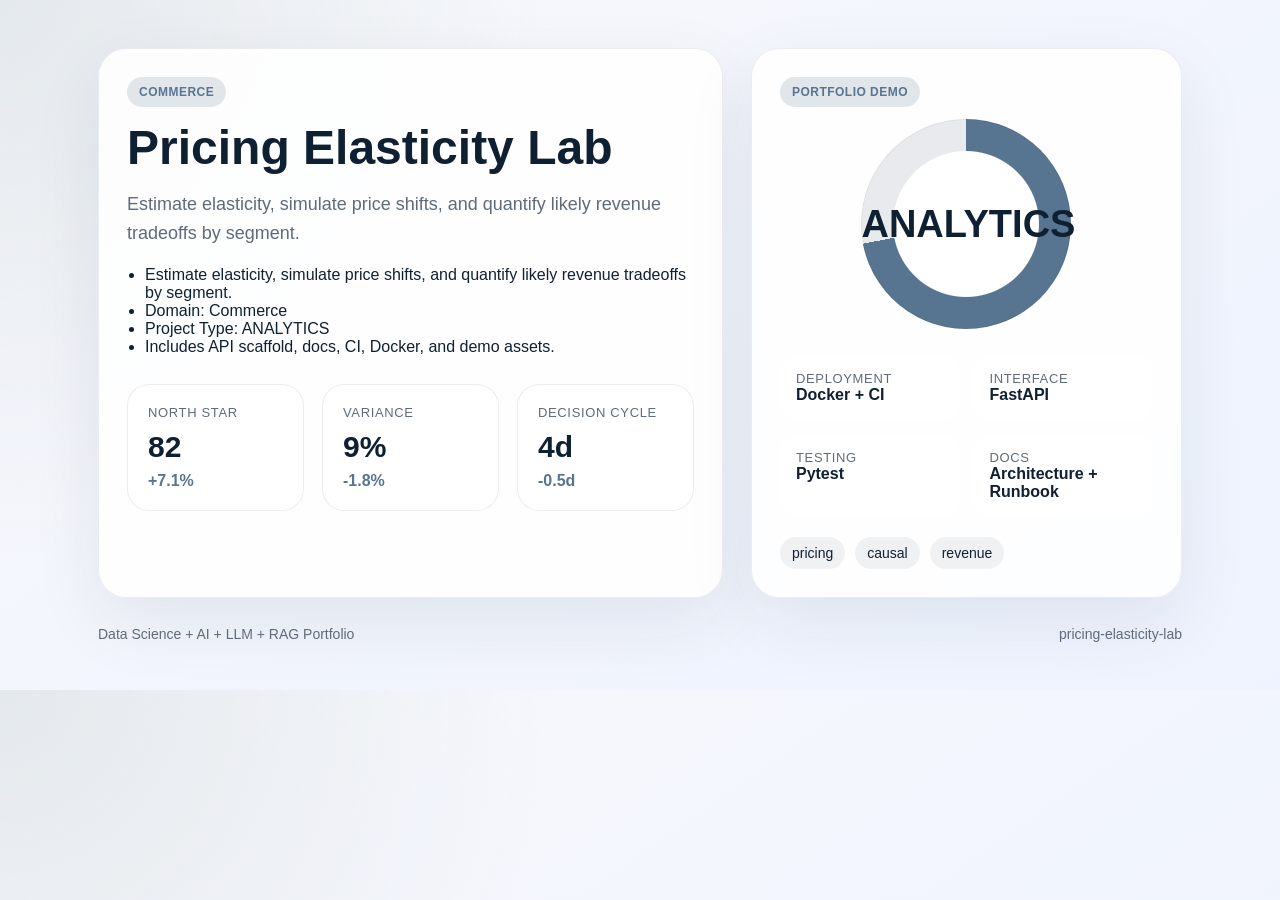
==== demo/index.html @ 4050e4d7 "Publish production-ready portfolio project" ====
<!doctype html>
        <html lang="en">
        <head>
          <meta charset="utf-8">
          <meta name="viewport" content="width=device-width, initial-scale=1">
          <title>Pricing Elasticity Lab</title>
          <style>
            :root {
              --accent: #577590;
              --ink: #102033;
              --muted: #5f6b7a;
              --card: rgba(255,255,255,0.88);
              --bg-1: #f7f8fb;
              --bg-2: #eef3ff;
            }
            * { box-sizing: border-box; }
            body {
              margin: 0;
              font-family: "Avenir Next", "Segoe UI", sans-serif;
              color: var(--ink);
              background:
                radial-gradient(circle at top left, color-mix(in srgb, var(--accent) 16%, white), transparent 38%),
                linear-gradient(145deg, var(--bg-1), var(--bg-2));
            }
            main {
              max-width: 1180px;
              margin: 0 auto;
              padding: 48px;
            }
            .hero {
              display: grid;
              grid-template-columns: 1.45fr 1fr;
              gap: 28px;
              align-items: stretch;
            }
            .panel {
              background: var(--card);
              border: 1px solid rgba(16, 32, 51, 0.08);
              border-radius: 28px;
              padding: 28px;
              box-shadow: 0 24px 70px rgba(16, 32, 51, 0.08);
            }
            .eyebrow {
              display: inline-flex;
              padding: 8px 12px;
              border-radius: 999px;
              background: color-mix(in srgb, var(--accent) 18%, white);
              color: var(--accent);
              font-weight: 700;
              letter-spacing: 0.04em;
              text-transform: uppercase;
              font-size: 12px;
            }
            h1 {
              font-size: 48px;
              line-height: 1.03;
              margin: 16px 0 18px;
            }
            p {
              color: var(--muted);
              font-size: 18px;
              line-height: 1.6;
              margin: 0 0 18px;
            }
            ul {
              margin: 18px 0 0;
              padding-left: 18px;
              color: var(--ink);
            }
            .cards {
              display: grid;
              grid-template-columns: repeat(3, 1fr);
              gap: 18px;
              margin-top: 28px;
            }
            .card {
              background: white;
              border-radius: 22px;
              padding: 20px;
              border: 1px solid rgba(16, 32, 51, 0.08);
            }
            .card span, .meta span {
              display: block;
              color: var(--muted);
              font-size: 13px;
              text-transform: uppercase;
              letter-spacing: 0.05em;
            }
            .card strong {
              display: block;
              font-size: 30px;
              margin: 10px 0 8px;
            }
            .card em {
              color: var(--accent);
              font-style: normal;
              font-weight: 700;
            }
            .visual {
              min-height: 100%;
              display: flex;
              flex-direction: column;
              justify-content: space-between;
            }
            .ring {
              width: 210px;
              height: 210px;
              margin: 12px auto 26px;
              border-radius: 50%;
              background:
                radial-gradient(circle closest-side, white 69%, transparent 70%),
                conic-gradient(var(--accent) 0 72%, rgba(16, 32, 51, 0.09) 72% 100%);
              display: grid;
              place-items: center;
              box-shadow: inset 0 0 0 1px rgba(16, 32, 51, 0.05);
            }
            .ring strong {
              font-size: 38px;
            }
            .meta {
              display: grid;
              grid-template-columns: repeat(2, 1fr);
              gap: 14px;
            }
            .meta article {
              background: white;
              border-radius: 18px;
              padding: 16px;
            }
            .tag-list {
              display: flex;
              flex-wrap: wrap;
              gap: 10px;
              list-style: none;
              padding: 0;
              margin: 20px 0 0;
            }
            .tag-list li {
              padding: 8px 12px;
              border-radius: 999px;
              background: rgba(16, 32, 51, 0.06);
              font-size: 14px;
            }
            .footer {
              margin-top: 28px;
              display: flex;
              justify-content: space-between;
              color: var(--muted);
              font-size: 14px;
            }
          </style>
        </head>
        <body>
          <main>
            <section class="hero">
              <div class="panel">
                <span class="eyebrow">Commerce</span>
                <h1>Pricing Elasticity Lab</h1>
                <p>Estimate elasticity, simulate price shifts, and quantify likely revenue tradeoffs by segment.</p>
                <ul>
                  <li>Estimate elasticity, simulate price shifts, and quantify likely revenue tradeoffs by segment.</li><li>Domain: Commerce</li><li>Project Type: ANALYTICS</li><li>Includes API scaffold, docs, CI, Docker, and demo assets.</li>
                </ul>
                <div class="cards">
                  <article class='card'><span>North Star</span><strong>82</strong><em>+7.1%</em></article>
<article class='card'><span>Variance</span><strong>9%</strong><em>-1.8%</em></article>
<article class='card'><span>Decision Cycle</span><strong>4d</strong><em>-0.5d</em></article>
                </div>
              </div>
              <div class="panel visual">
                <div>
                  <span class="eyebrow">Portfolio Demo</span>
                  <div class="ring"><strong>ANALYTICS</strong></div>
                </div>
                <div class="meta">
                  <article><span>Deployment</span><strong>Docker + CI</strong></article>
                  <article><span>Interface</span><strong>FastAPI</strong></article>
                  <article><span>Testing</span><strong>Pytest</strong></article>
                  <article><span>Docs</span><strong>Architecture + Runbook</strong></article>
                </div>
                <ul class="tag-list"><li>pricing</li><li>causal</li><li>revenue</li></ul>
              </div>
            </section>
            <div class="footer">
              <span>Data Science + AI + LLM + RAG Portfolio</span>
              <span>pricing-elasticity-lab</span>
            </div>
          </main>
        </body>
        </html>
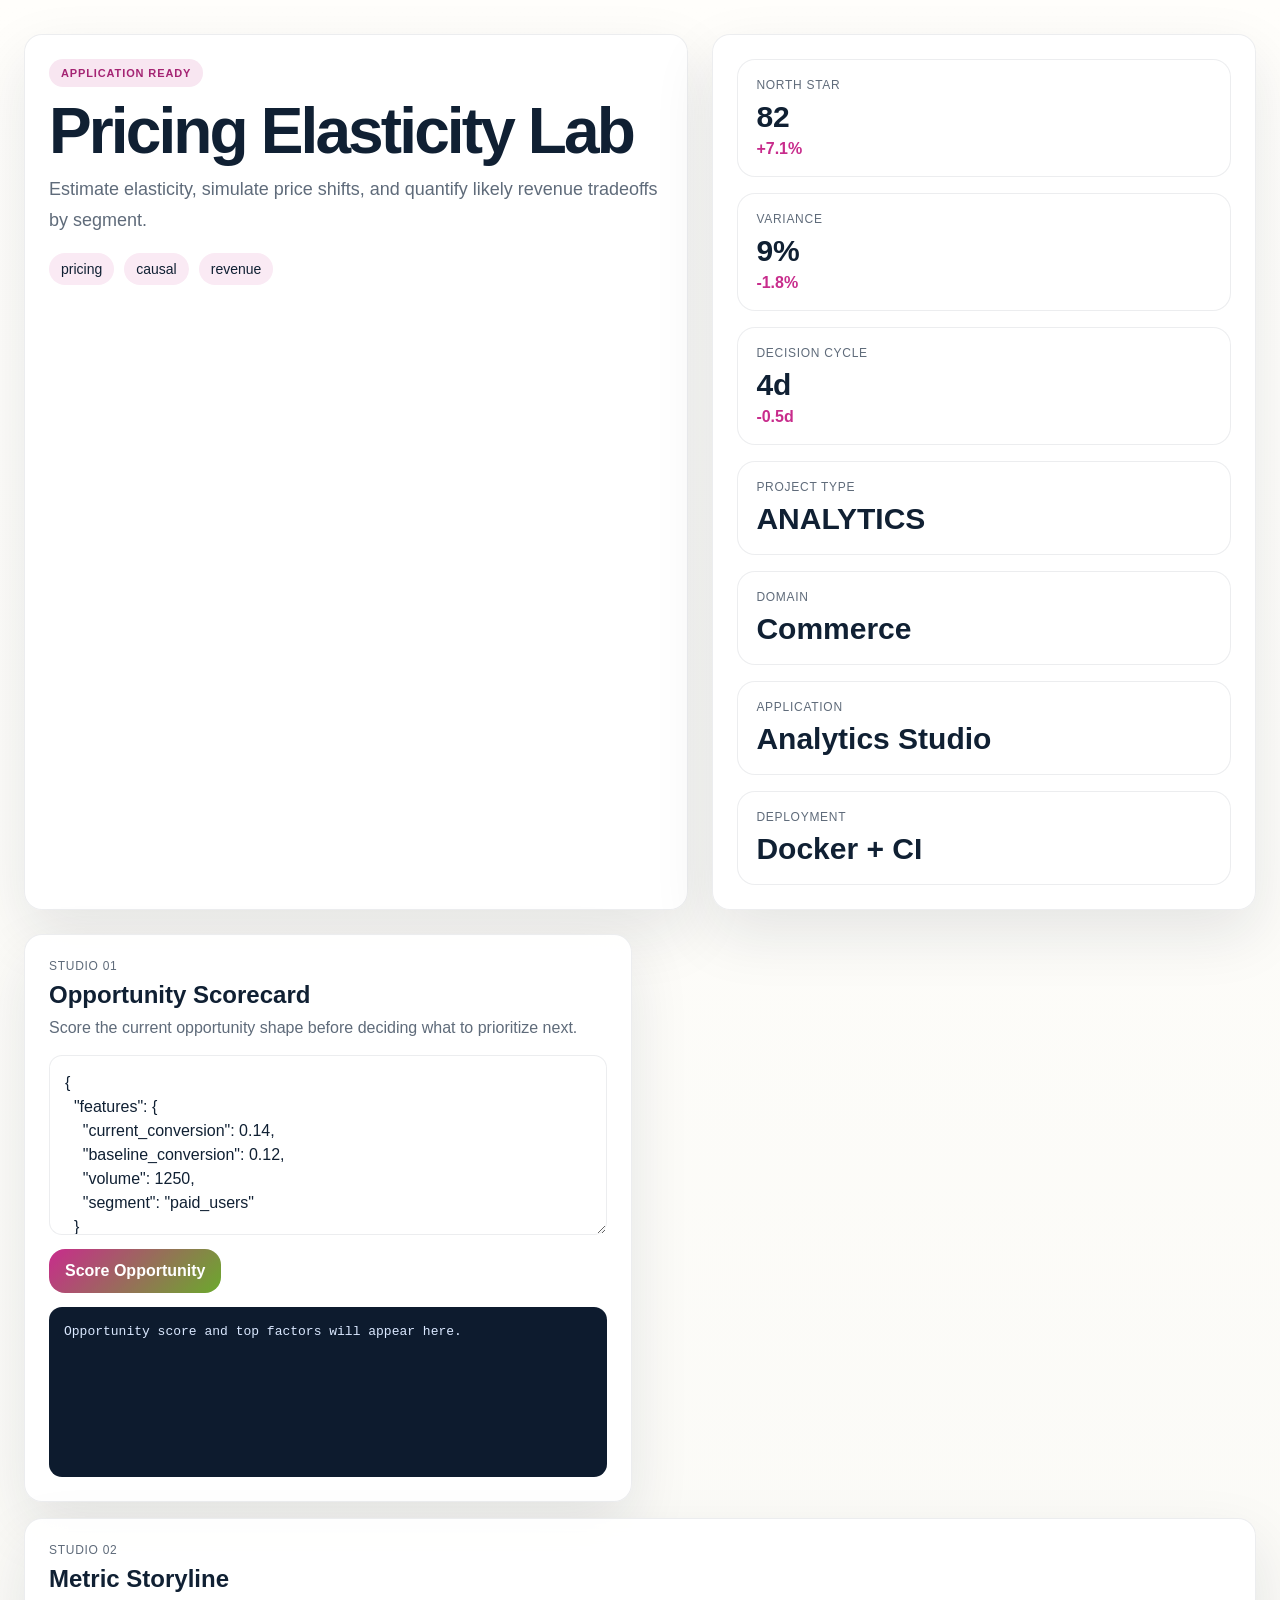
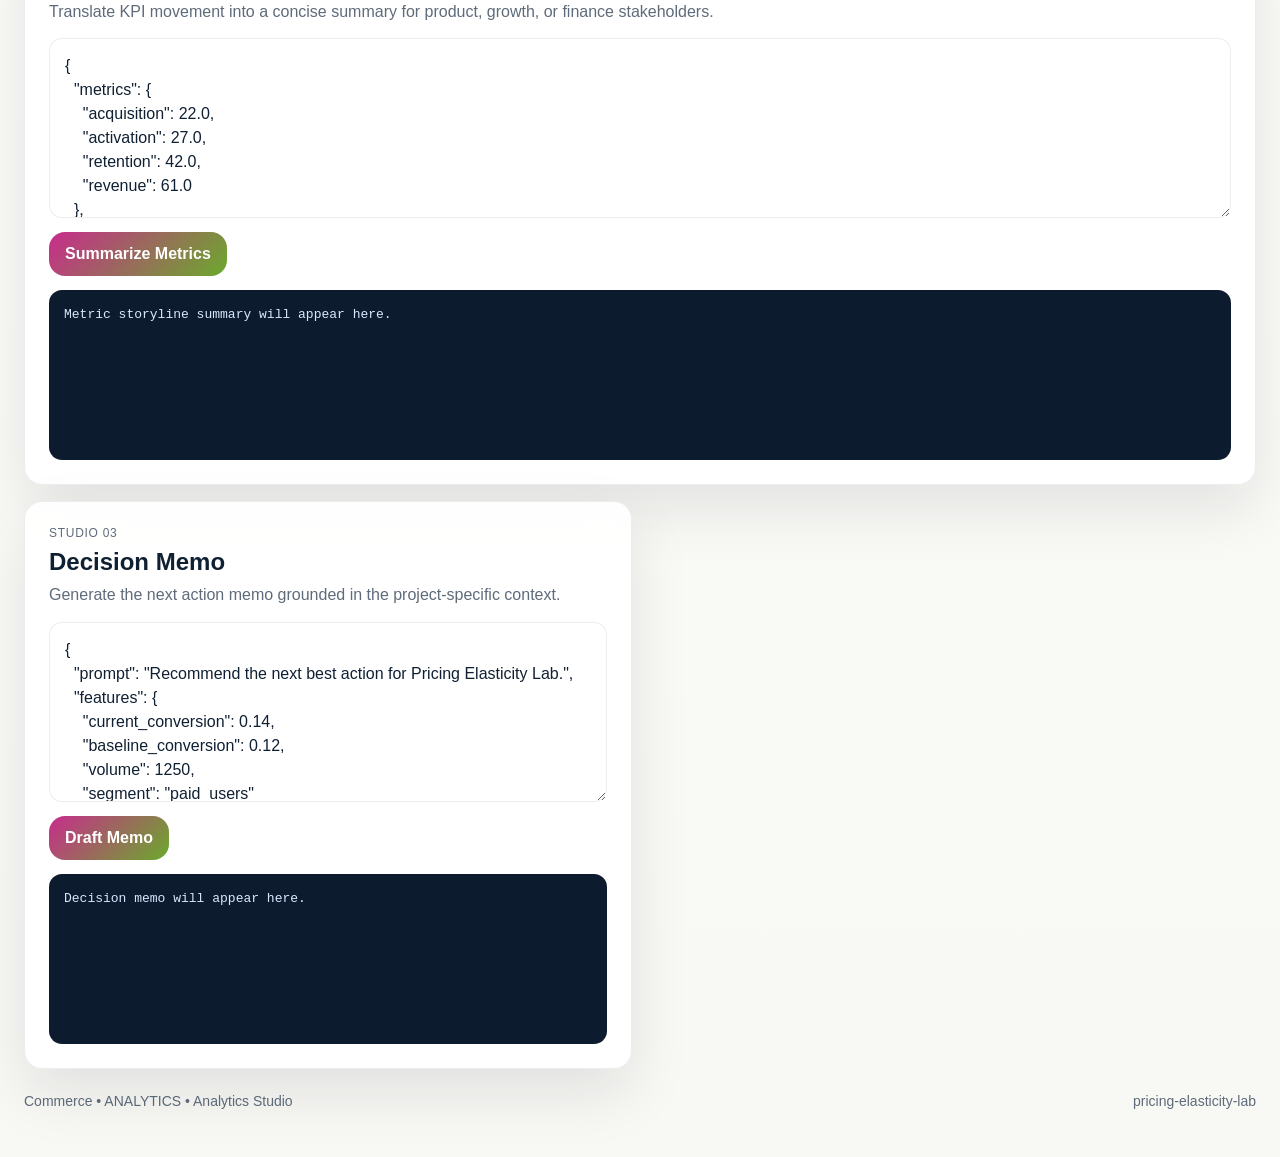
==== commit b7662adf: "Publish production-ready portfolio project" ====
--- a/demo/index.html
+++ b/demo/index.html
@@ -5,186 +5,108 @@
           <meta charset="utf-8">
           <meta name="viewport" content="width=device-width, initial-scale=1">
           <title>Pricing Elasticity Lab</title>
-          <style>
-            :root {
-              --accent: #577590;
-              --ink: #102033;
-              --muted: #5f6b7a;
-              --card: rgba(255,255,255,0.88);
-              --bg-1: #f7f8fb;
-              --bg-2: #eef3ff;
-            }
-            * { box-sizing: border-box; }
-            body {
-              margin: 0;
-              font-family: "Avenir Next", "Segoe UI", sans-serif;
-              color: var(--ink);
-              background:
-                radial-gradient(circle at top left, color-mix(in srgb, var(--accent) 16%, white), transparent 38%),
-                linear-gradient(145deg, var(--bg-1), var(--bg-2));
-            }
-            main {
-              max-width: 1180px;
-              margin: 0 auto;
-              padding: 48px;
-            }
-            .hero {
-              display: grid;
-              grid-template-columns: 1.45fr 1fr;
-              gap: 28px;
-              align-items: stretch;
-            }
-            .panel {
-              background: var(--card);
-              border: 1px solid rgba(16, 32, 51, 0.08);
-              border-radius: 28px;
-              padding: 28px;
-              box-shadow: 0 24px 70px rgba(16, 32, 51, 0.08);
-            }
-            .eyebrow {
-              display: inline-flex;
-              padding: 8px 12px;
-              border-radius: 999px;
-              background: color-mix(in srgb, var(--accent) 18%, white);
-              color: var(--accent);
-              font-weight: 700;
-              letter-spacing: 0.04em;
-              text-transform: uppercase;
-              font-size: 12px;
-            }
-            h1 {
-              font-size: 48px;
-              line-height: 1.03;
-              margin: 16px 0 18px;
-            }
-            p {
-              color: var(--muted);
-              font-size: 18px;
-              line-height: 1.6;
-              margin: 0 0 18px;
-            }
-            ul {
-              margin: 18px 0 0;
-              padding-left: 18px;
-              color: var(--ink);
-            }
-            .cards {
-              display: grid;
-              grid-template-columns: repeat(3, 1fr);
-              gap: 18px;
-              margin-top: 28px;
-            }
-            .card {
-              background: white;
-              border-radius: 22px;
-              padding: 20px;
-              border: 1px solid rgba(16, 32, 51, 0.08);
-            }
-            .card span, .meta span {
-              display: block;
-              color: var(--muted);
-              font-size: 13px;
-              text-transform: uppercase;
-              letter-spacing: 0.05em;
-            }
-            .card strong {
-              display: block;
-              font-size: 30px;
-              margin: 10px 0 8px;
-            }
-            .card em {
-              color: var(--accent);
-              font-style: normal;
-              font-weight: 700;
-            }
-            .visual {
-              min-height: 100%;
-              display: flex;
-              flex-direction: column;
-              justify-content: space-between;
-            }
-            .ring {
-              width: 210px;
-              height: 210px;
-              margin: 12px auto 26px;
-              border-radius: 50%;
-              background:
-                radial-gradient(circle closest-side, white 69%, transparent 70%),
-                conic-gradient(var(--accent) 0 72%, rgba(16, 32, 51, 0.09) 72% 100%);
-              display: grid;
-              place-items: center;
-              box-shadow: inset 0 0 0 1px rgba(16, 32, 51, 0.05);
-            }
-            .ring strong {
-              font-size: 38px;
-            }
-            .meta {
-              display: grid;
-              grid-template-columns: repeat(2, 1fr);
-              gap: 14px;
-            }
-            .meta article {
-              background: white;
-              border-radius: 18px;
-              padding: 16px;
-            }
-            .tag-list {
-              display: flex;
-              flex-wrap: wrap;
-              gap: 10px;
-              list-style: none;
-              padding: 0;
-              margin: 20px 0 0;
-            }
-            .tag-list li {
-              padding: 8px 12px;
-              border-radius: 999px;
-              background: rgba(16, 32, 51, 0.06);
-              font-size: 14px;
-            }
-            .footer {
-              margin-top: 28px;
-              display: flex;
-              justify-content: space-between;
-              color: var(--muted);
-              font-size: 14px;
-            }
-          </style>
+          <link rel="stylesheet" href="./styles.css">
         </head>
-        <body>
-          <main>
+        <body class="surface-paper">
+          <div class="page layout-console eyebrow-soft headline-normal modules-2 hero-align-left">
             <section class="hero">
-              <div class="panel">
-                <span class="eyebrow">Commerce</span>
-                <h1>Pricing Elasticity Lab</h1>
-                <p>Estimate elasticity, simulate price shifts, and quantify likely revenue tradeoffs by segment.</p>
-                <ul>
-                  <li>Estimate elasticity, simulate price shifts, and quantify likely revenue tradeoffs by segment.</li><li>Domain: Commerce</li><li>Project Type: ANALYTICS</li><li>Includes API scaffold, docs, CI, Docker, and demo assets.</li>
+              <div class="panel hero-copy">
+                <span class="eyebrow" data-health>Analytics Studio</span>
+                <h1 id="project-title">Pricing Elasticity Lab</h1>
+                <p id="project-summary" class="lead">Estimate elasticity, simulate price shifts, and quantify likely revenue tradeoffs by segment.</p>
+                <ul id="project-tags" class="tag-list">
+                  <li>pricing</li><li>causal</li><li>revenue</li>
                 </ul>
-                <div class="cards">
+              </div>
+              <div class="panel hero-side">
+                <div class="metric-grid">
                   <article class='card'><span>North Star</span><strong>82</strong><em>+7.1%</em></article>
 <article class='card'><span>Variance</span><strong>9%</strong><em>-1.8%</em></article>
 <article class='card'><span>Decision Cycle</span><strong>4d</strong><em>-0.5d</em></article>
                 </div>
-              </div>
-              <div class="panel visual">
-                <div>
-                  <span class="eyebrow">Portfolio Demo</span>
-                  <div class="ring"><strong>ANALYTICS</strong></div>
+                <div class="mini-grid">
+                  <article class='mini-card'><span>Project Type</span><strong>ANALYTICS</strong></article><article class='mini-card'><span>Domain</span><strong>Commerce</strong></article><article class='mini-card'><span>Application</span><strong>Analytics Studio</strong></article><article class='mini-card'><span>Deployment</span><strong>Docker + CI</strong></article>
                 </div>
-                <div class="meta">
-                  <article><span>Deployment</span><strong>Docker + CI</strong></article>
-                  <article><span>Interface</span><strong>FastAPI</strong></article>
-                  <article><span>Testing</span><strong>Pytest</strong></article>
-                  <article><span>Docs</span><strong>Architecture + Runbook</strong></article>
-                </div>
-                <ul class="tag-list"><li>pricing</li><li>causal</li><li>revenue</li></ul>
               </div>
             </section>
-            <div class="footer">
-              <span>Data Science + AI + LLM + RAG Portfolio</span>
+            <section class="app-grid">
+              <article class="panel module js-module span-normal">
+          <div class="module-header">
+            <span>Studio 01</span>
+            <h2>Opportunity Scorecard</h2>
+            <p>Score the current opportunity shape before deciding what to prioritize next.</p>
+          </div>
+          <textarea class="js-input">{
+  &quot;features&quot;: {
+    &quot;current_conversion&quot;: 0.14,
+    &quot;baseline_conversion&quot;: 0.12,
+    &quot;volume&quot;: 1250,
+    &quot;segment&quot;: &quot;paid_users&quot;
+  }
+}</textarea>
+          <div class="button-row">
+            <button class="js-run" data-endpoint="/score" data-input-mode="json">Score Opportunity</button>
+          </div>
+          <pre class="js-output">Opportunity score and top factors will appear here.</pre>
+        </article>
+<article class="panel module js-module span-wide">
+          <div class="module-header">
+            <span>Studio 02</span>
+            <h2>Metric Storyline</h2>
+            <p>Translate KPI movement into a concise summary for product, growth, or finance stakeholders.</p>
+          </div>
+          <textarea class="js-input">{
+  &quot;metrics&quot;: {
+    &quot;acquisition&quot;: 22.0,
+    &quot;activation&quot;: 27.0,
+    &quot;retention&quot;: 42.0,
+    &quot;revenue&quot;: 61.0
+  },
+  &quot;baseline&quot;: {
+    &quot;acquisition&quot;: 20.24,
+    &quot;activation&quot;: 24.84,
+    &quot;retention&quot;: 38.64,
+    &quot;revenue&quot;: 56.12
+  }
+}</textarea>
+          <div class="button-row">
+            <button class="js-run" data-endpoint="/analyze" data-input-mode="json">Summarize Metrics</button>
+          </div>
+          <pre class="js-output">Metric storyline summary will appear here.</pre>
+        </article>
+<article class="panel module js-module span-normal">
+          <div class="module-header">
+            <span>Studio 03</span>
+            <h2>Decision Memo</h2>
+            <p>Generate the next action memo grounded in the project-specific context.</p>
+          </div>
+          <textarea class="js-input">{
+  &quot;prompt&quot;: &quot;Recommend the next best action for Pricing Elasticity Lab.&quot;,
+  &quot;features&quot;: {
+    &quot;current_conversion&quot;: 0.14,
+    &quot;baseline_conversion&quot;: 0.12,
+    &quot;volume&quot;: 1250,
+    &quot;segment&quot;: &quot;paid_users&quot;
+  },
+  &quot;metrics&quot;: {
+    &quot;acquisition&quot;: 22.0,
+    &quot;activation&quot;: 27.0,
+    &quot;retention&quot;: 42.0,
+    &quot;revenue&quot;: 61.0
+  }
+}</textarea>
+          <div class="button-row">
+            <button class="js-run" data-endpoint="/recommend" data-input-mode="json">Draft Memo</button>
+          </div>
+          <pre class="js-output">Decision memo will appear here.</pre>
+        </article>
+            </section>
+            <footer class="footer">
+              <span>Commerce • ANALYTICS • Analytics Studio</span>
               <span>pricing-elasticity-lab</span>
-            </div>
-          </main>
+            </footer>
+          </div>
+          <script id="bootstrap-data" type="application/json">{"project": {"slug": "pricing-elasticity-lab", "title": "Pricing Elasticity Lab", "project_type": "analytics", "domain": "Commerce", "summary": "Estimate elasticity, simulate price shifts, and quantify likely revenue tradeoffs by segment.", "tags": ["pricing", "causal", "revenue"]}, "app_archetype": "studio", "ui_profile": {"layout": "console", "surface": "paper", "font_stack": "\"DM Sans\", \"Segoe UI\", sans-serif", "radius": 23, "shadow": 61, "eyebrow_style": "soft", "module_columns": 2, "hero_align": "left", "headline_mode": "normal"}, "app_modules": [{"label": "Studio 01", "title": "Opportunity Scorecard", "description": "Score the current opportunity shape before deciding what to prioritize next.", "endpoint": "/score", "input_mode": "json", "cta": "Score Opportunity", "prefill": "{\n  \"features\": {\n    \"current_conversion\": 0.14,\n    \"baseline_conversion\": 0.12,\n    \"volume\": 1250,\n    \"segment\": \"paid_users\"\n  }\n}", "hint": "Opportunity score and top factors will appear here.", "span": "normal"}, {"label": "Studio 02", "title": "Metric Storyline", "description": "Translate KPI movement into a concise summary for product, growth, or finance stakeholders.", "endpoint": "/analyze", "input_mode": "json", "cta": "Summarize Metrics", "prefill": "{\n  \"metrics\": {\n    \"acquisition\": 22.0,\n    \"activation\": 27.0,\n    \"retention\": 42.0,\n    \"revenue\": 61.0\n  },\n  \"baseline\": {\n    \"acquisition\": 20.24,\n    \"activation\": 24.84,\n    \"retention\": 38.64,\n    \"revenue\": 56.12\n  }\n}", "hint": "Metric storyline summary will appear here.", "span": "wide"}, {"label": "Studio 03", "title": "Decision Memo", "description": "Generate the next action memo grounded in the project-specific context.", "endpoint": "/recommend", "input_mode": "json", "cta": "Draft Memo", "prefill": "{\n  \"prompt\": \"Recommend the next best action for Pricing Elasticity Lab.\",\n  \"features\": {\n    \"current_conversion\": 0.14,\n    \"baseline_conversion\": 0.12,\n    \"volume\": 1250,\n    \"segment\": \"paid_users\"\n  },\n  \"metrics\": {\n    \"acquisition\": 22.0,\n    \"activation\": 27.0,\n    \"retention\": 42.0,\n    \"revenue\": 61.0\n  }\n}", "hint": "Decision memo will appear here.", "span": "normal"}], "sample_features": {"current_conversion": 0.14, "baseline_conversion": 0.12, "volume": 1250, "segment": "paid_users"}, "sample_metrics": {"acquisition": 22.0, "activation": 27.0, "retention": 42.0, "revenue": 61.0}, "knowledge_base": ["Pricing Elasticity Lab is positioned as a Commerce starter that emphasizes fast iteration, clear documentation, and production-friendly interfaces.", "The primary value proposition is: Estimate elasticity, simulate price shifts, and quantify likely revenue tradeoffs by segment.", "Recommended operating model: ship a small API, add observability, validate outputs with stakeholder review, and monitor the top business KPI every week.", "Typical stakeholders include analytics, operations, product, and leadership teams working on pricing, causal, revenue."], "dashboard_metrics": [{"label": "North Star", "value": "82", "delta": "+7.1%"}, {"label": "Variance", "value": "9%", "delta": "-1.8%"}, {"label": "Decision Cycle", "value": "4d", "delta": "-0.5d"}]}</script>
+          <script src="./app.js"></script>
         </body>
         </html>
--- a/demo/styles.css
+++ b/demo/styles.css
@@ -0,0 +1,348 @@
+
+:root {
+  --accent: #c82c8c;
+  --accent-2: #6ba92c;
+  --accent-soft: color-mix(in srgb, var(--accent) 18%, white);
+  --radius: 23px;
+  --shadow-size: 61px;
+  --font-stack: "DM Sans", "Segoe UI", sans-serif;
+  --bg: #f4f7fb;
+  --card: rgba(255, 255, 255, 0.86);
+  --line: rgba(16, 32, 51, 0.08);
+  --ink: #102033;
+  --muted: #5f6b7a;
+  --output-bg: #0d1b2e;
+  --output-ink: #dae8ff;
+}
+* { box-sizing: border-box; }
+html, body { margin: 0; min-height: 100%; }
+body {
+  font-family: var(--font-stack);
+  color: var(--ink);
+  background: linear-gradient(145deg, #f8fbff, var(--bg));
+}
+body.surface-mist {
+  --bg: #eef4fb;
+  background:
+    radial-gradient(circle at top left, color-mix(in srgb, var(--accent) 18%, white), transparent 34%),
+    linear-gradient(145deg, #fbfdff, var(--bg));
+}
+body.surface-aurora {
+  --bg: #edf1ff;
+  background:
+    radial-gradient(circle at 0% 0%, color-mix(in srgb, var(--accent) 22%, white), transparent 38%),
+    radial-gradient(circle at 100% 100%, color-mix(in srgb, var(--accent-2) 20%, white), transparent 28%),
+    linear-gradient(135deg, #f7f8ff, var(--bg));
+}
+body.surface-sand {
+  --bg: #f5efe8;
+  --card: rgba(255, 251, 246, 0.9);
+  background:
+    linear-gradient(135deg, rgba(255,255,255,0.82), rgba(245, 239, 232, 0.98)),
+    radial-gradient(circle at top right, color-mix(in srgb, var(--accent) 16%, white), transparent 32%);
+}
+body.surface-slate {
+  --bg: #ecf0f7;
+  --card: rgba(248, 250, 255, 0.88);
+  background:
+    linear-gradient(160deg, #f7f9fc, var(--bg)),
+    radial-gradient(circle at bottom left, color-mix(in srgb, var(--accent-2) 16%, white), transparent 34%);
+}
+body.surface-paper {
+  --bg: #f8f8f4;
+  --card: rgba(255,255,255,0.93);
+  background:
+    linear-gradient(180deg, #fffefb, var(--bg));
+}
+body.surface-ink {
+  --bg: #0f1726;
+  --card: rgba(15, 23, 38, 0.88);
+  --line: rgba(226, 238, 255, 0.1);
+  --ink: #f5f8ff;
+  --muted: #b4c0cf;
+  --output-bg: rgba(255,255,255,0.06);
+  --output-ink: #f5f8ff;
+  background:
+    radial-gradient(circle at top left, color-mix(in srgb, var(--accent) 28%, transparent), transparent 42%),
+    linear-gradient(145deg, #09111d, var(--bg));
+}
+.page {
+  max-width: 1360px;
+  margin: 0 auto;
+  padding: 34px 24px 48px;
+  display: grid;
+  gap: 24px;
+}
+.panel {
+  background: var(--card);
+  border: 1px solid var(--line);
+  border-radius: var(--radius);
+  box-shadow: 0 24px var(--shadow-size) rgba(16, 32, 51, 0.1);
+  backdrop-filter: blur(18px);
+}
+.hero {
+  display: grid;
+  gap: 24px;
+}
+.hero-copy,
+.hero-side,
+.module {
+  padding: 24px;
+}
+.eyebrow {
+  display: inline-flex;
+  align-items: center;
+  gap: 8px;
+  padding: 8px 12px;
+  border-radius: 999px;
+  background: var(--accent-soft);
+  color: var(--accent);
+  text-transform: uppercase;
+  letter-spacing: 0.08em;
+  font-size: 11px;
+  font-weight: 800;
+}
+.page.eyebrow-outline .eyebrow {
+  background: transparent;
+  border: 1px solid color-mix(in srgb, var(--accent) 40%, white);
+}
+.page.eyebrow-soft .eyebrow {
+  background: color-mix(in srgb, var(--accent) 12%, white);
+  color: color-mix(in srgb, var(--accent) 82%, black);
+}
+h1 {
+  margin: 14px 0 12px;
+  font-size: clamp(2.2rem, 5vw, 4.4rem);
+  line-height: 0.96;
+  letter-spacing: -0.045em;
+}
+.page.headline-compact h1 { max-width: 10ch; }
+.page.headline-tall h1 { line-height: 1.03; font-size: clamp(2.4rem, 5vw, 4.8rem); }
+.lead {
+  margin: 0;
+  font-size: 18px;
+  line-height: 1.68;
+  color: var(--muted);
+  max-width: 62ch;
+}
+.tag-list {
+  list-style: none;
+  display: flex;
+  flex-wrap: wrap;
+  gap: 10px;
+  margin: 18px 0 0;
+  padding: 0;
+}
+.tag-list li {
+  padding: 8px 12px;
+  border-radius: 999px;
+  background: color-mix(in srgb, var(--accent) 10%, white);
+  color: var(--ink);
+  font-size: 14px;
+}
+.hero-side {
+  display: grid;
+  gap: 16px;
+}
+.metric-grid,
+.mini-grid,
+.app-grid {
+  display: grid;
+  gap: 16px;
+}
+.card,
+.mini-card {
+  background: color-mix(in srgb, var(--card) 92%, white);
+  border: 1px solid var(--line);
+  border-radius: calc(var(--radius) - 8px);
+  padding: 18px;
+}
+.card span,
+.mini-card span,
+.module-header span {
+  display: block;
+  color: var(--muted);
+  text-transform: uppercase;
+  letter-spacing: 0.06em;
+  font-size: 12px;
+}
+.card strong,
+.mini-card strong {
+  display: block;
+  margin-top: 8px;
+  font-size: 30px;
+}
+.card em {
+  display: inline-block;
+  margin-top: 6px;
+  font-style: normal;
+  color: var(--accent);
+  font-weight: 700;
+}
+.module {
+  display: grid;
+  gap: 14px;
+}
+.module-header h2 {
+  margin: 8px 0 6px;
+  font-size: 24px;
+}
+.module-header p {
+  margin: 0;
+  color: var(--muted);
+  line-height: 1.6;
+}
+textarea,
+button {
+  font: inherit;
+}
+textarea {
+  width: 100%;
+  min-height: 180px;
+  resize: vertical;
+  border: 1px solid var(--line);
+  border-radius: calc(var(--radius) - 10px);
+  padding: 15px;
+  background: rgba(255,255,255,0.82);
+  color: var(--ink);
+  line-height: 1.5;
+}
+body.surface-ink textarea {
+  background: rgba(255,255,255,0.05);
+}
+.module-input-text {
+  min-height: 110px;
+}
+.button-row {
+  display: flex;
+  flex-wrap: wrap;
+  gap: 10px;
+}
+button {
+  border: 0;
+  border-radius: 16px;
+  background: linear-gradient(135deg, var(--accent), var(--accent-2));
+  color: white;
+  padding: 13px 16px;
+  font-weight: 700;
+  cursor: pointer;
+}
+pre {
+  margin: 0;
+  white-space: pre-wrap;
+  word-break: break-word;
+  background: var(--output-bg);
+  color: var(--output-ink);
+  border-radius: calc(var(--radius) - 10px);
+  padding: 15px;
+  min-height: 170px;
+  line-height: 1.58;
+  font-size: 13px;
+  overflow: auto;
+}
+.footer {
+  display: flex;
+  justify-content: space-between;
+  color: var(--muted);
+  font-size: 14px;
+}
+.page.layout-horizon .hero {
+  grid-template-columns: 1.45fr 1fr;
+  align-items: stretch;
+}
+.page.layout-horizon.modules-2 .app-grid,
+.page.layout-horizon.modules-3 .app-grid {
+  grid-template-columns: repeat(3, minmax(0, 1fr));
+}
+.page.layout-rail .hero {
+  grid-template-columns: 0.92fr 1.08fr;
+}
+.page.layout-rail .hero-copy {
+  padding-top: 34px;
+}
+.page.layout-rail .app-grid {
+  grid-template-columns: repeat(2, minmax(0, 1fr));
+}
+.page.layout-folio .hero {
+  grid-template-columns: 1fr;
+}
+.page.layout-folio .hero-copy {
+  text-align: center;
+}
+.page.layout-folio .lead {
+  margin-inline: auto;
+}
+.page.layout-folio .tag-list {
+  justify-content: center;
+}
+.page.layout-folio .metric-grid {
+  grid-template-columns: repeat(3, minmax(0, 1fr));
+}
+.page.layout-folio .mini-grid {
+  grid-template-columns: repeat(4, minmax(0, 1fr));
+}
+.page.layout-folio .app-grid {
+  grid-template-columns: repeat(2, minmax(0, 1fr));
+}
+.page.layout-board .hero {
+  grid-template-columns: 1fr;
+}
+.page.layout-board .hero-side {
+  grid-template-columns: 1.2fr 0.8fr;
+  align-items: start;
+}
+.page.layout-board .metric-grid {
+  grid-template-columns: repeat(3, minmax(0, 1fr));
+}
+.page.layout-board .app-grid {
+  grid-template-columns: repeat(4, minmax(0, 1fr));
+}
+.page.layout-stack .hero {
+  grid-template-columns: 1fr;
+}
+.page.layout-stack .hero-side {
+  grid-template-columns: repeat(2, minmax(0, 1fr));
+}
+.page.layout-stack .app-grid {
+  grid-template-columns: repeat(3, minmax(0, 1fr));
+}
+.page.layout-console .hero {
+  grid-template-columns: 1.1fr 0.9fr;
+}
+.page.layout-console .panel,
+.page.layout-console .card,
+.page.layout-console .mini-card {
+  border-radius: 18px;
+}
+.page.modules-2 .app-grid {
+  grid-template-columns: repeat(2, minmax(0, 1fr));
+}
+.module.span-wide {
+  grid-column: span 2;
+}
+.hero-align-center .hero-copy {
+  text-align: center;
+}
+.hero-align-center .lead,
+.hero-align-center .tag-list {
+  margin-inline: auto;
+  justify-content: center;
+}
+@media (max-width: 1120px) {
+  .page.layout-horizon .hero,
+  .page.layout-rail .hero,
+  .page.layout-console .hero,
+  .page.layout-board .hero-side,
+  .page.layout-folio .mini-grid,
+  .page.layout-stack .hero-side,
+  .page.modules-2 .app-grid,
+  .page.layout-board .app-grid,
+  .page.layout-stack .app-grid,
+  .page.layout-horizon.modules-3 .app-grid,
+  .page.layout-folio .app-grid {
+    grid-template-columns: 1fr;
+  }
+  .module.span-wide {
+    grid-column: auto;
+  }
+}
